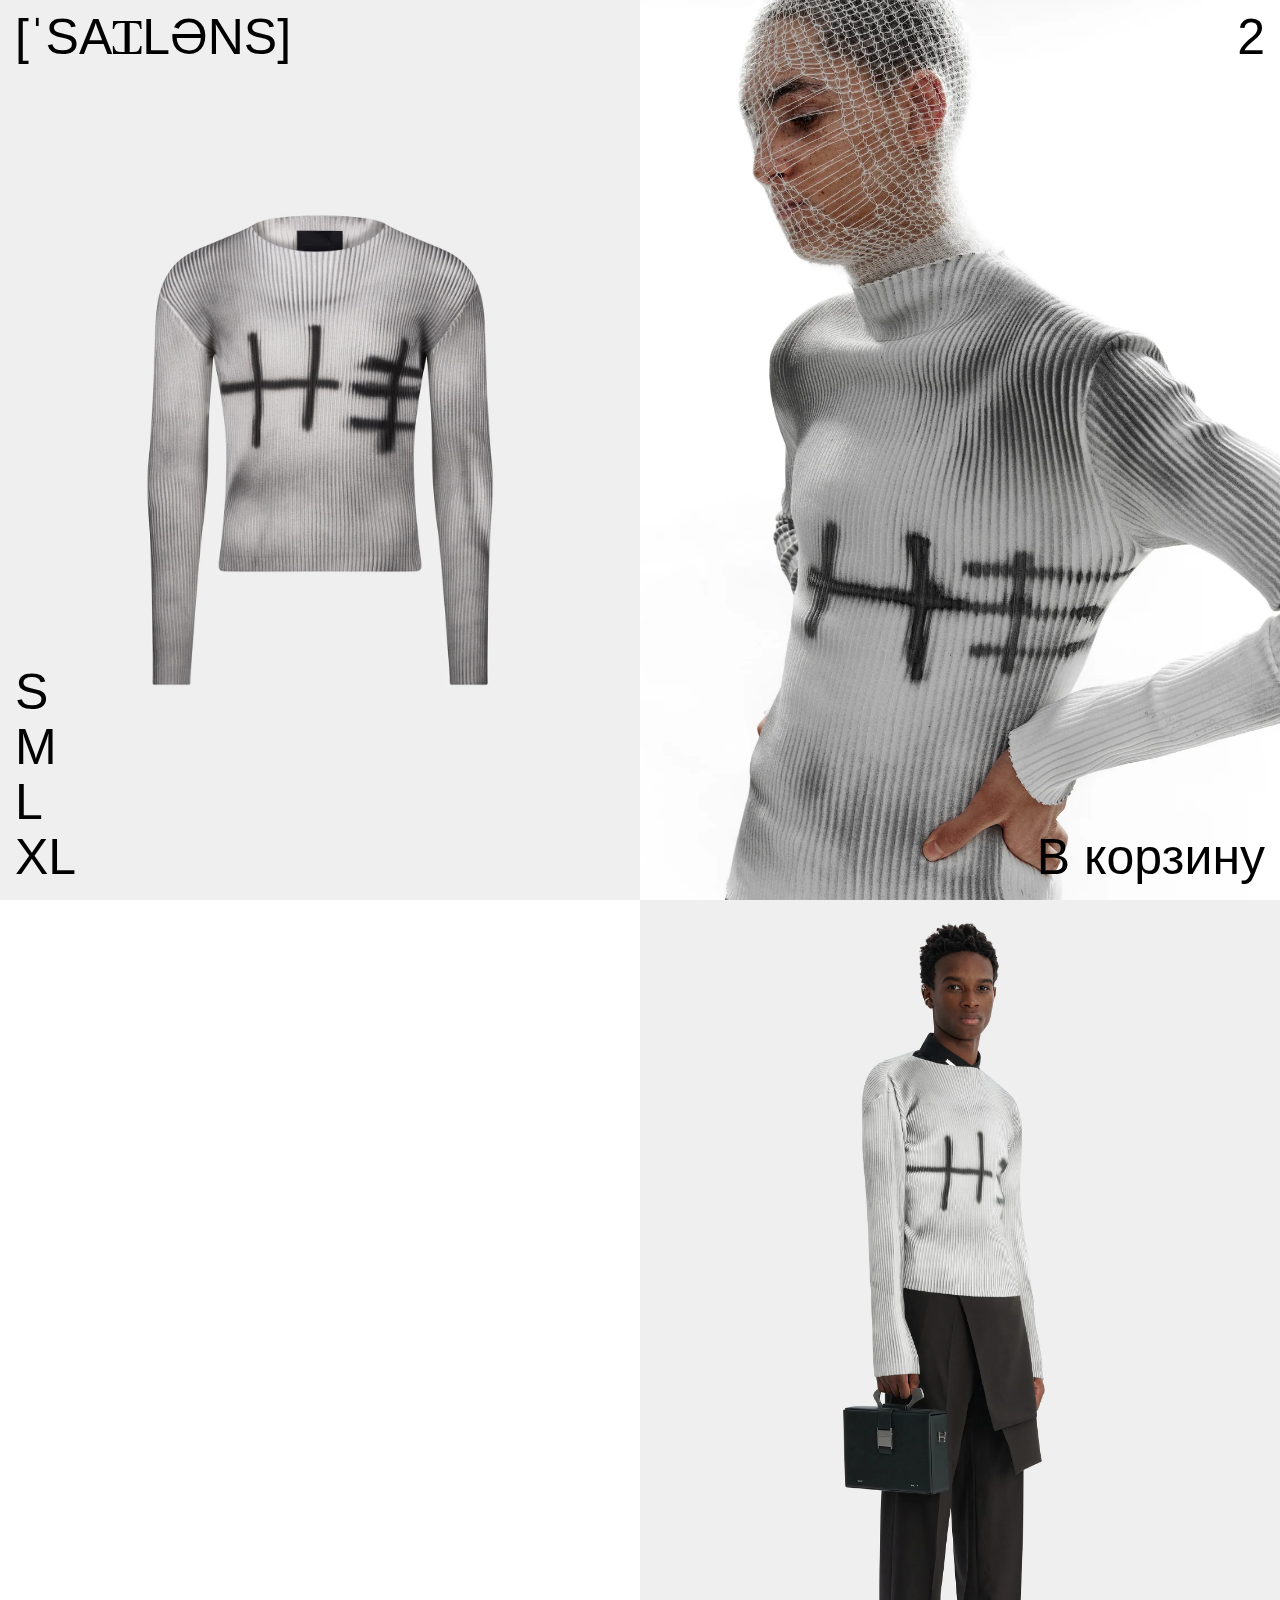
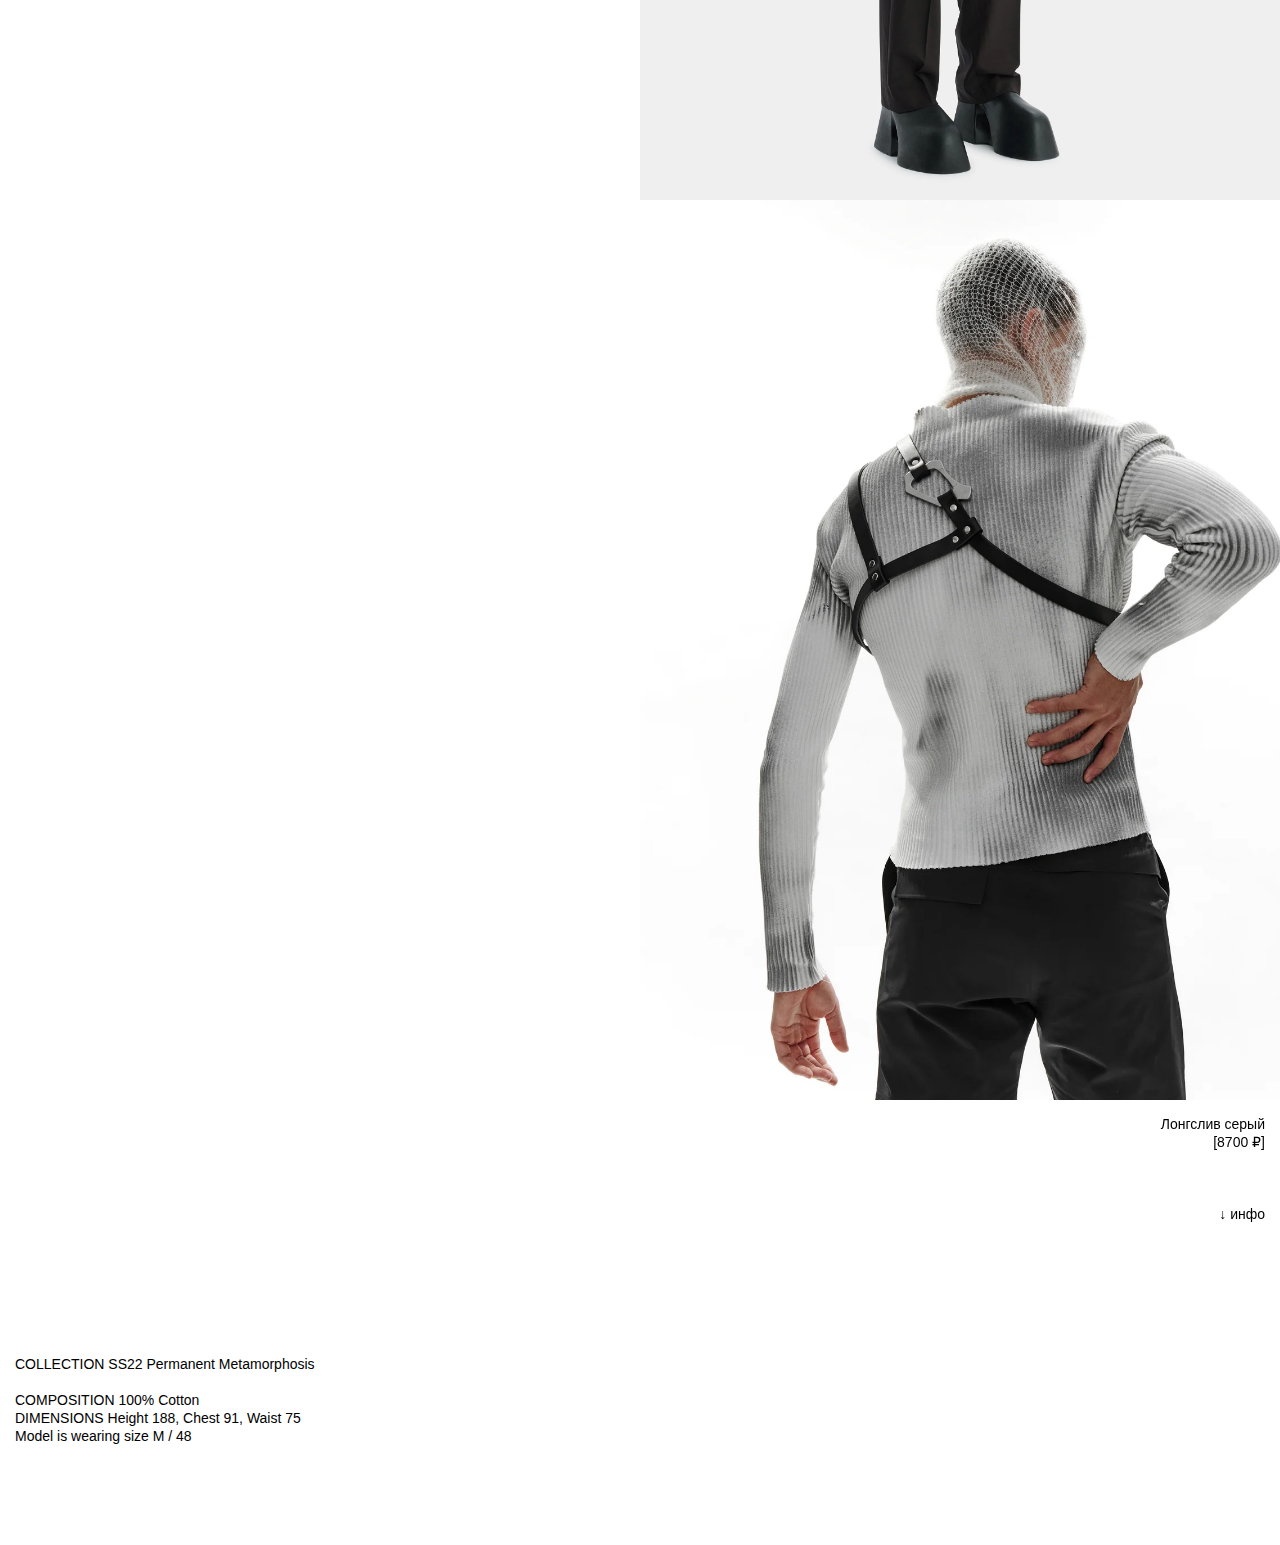
==== index.html @ 07f1eff6 "1" ====
<!DOCTYPE html>
<html lang="en">
  <head>
    <meta charset="UTF-8" />
    <meta name="viewport" content="width=device-width, initial-scale=1.0" />
    <link rel="stylesheet" href="style.css" />
    <title>Document</title>
  </head>
  <body>
    <div>
      <div style="position: relative">
        <div class="grid">
          <div class="absolute top blur">
            <div style="text-transform: uppercase">[ˈsaɪləns]</div>
            <div>2</div>
          </div>
          <img class="sticky" src="1.webp" alt="" />
          <div class="flex">
            <img src="2.webp" alt="" />
            <img src="3.webp" alt="" />
            <img src="4.webp" alt="" />
          </div>
        </div>
        <div class="one-third one-third-absolute">
          Лонгслив серый <br />
          [8700 ₽] <br />
          <br />
          <br />
          <br />
          ↓ инфо
        </div>
      </div>
      <div class="absolute bottom bottom-left blur">
        <span>S</span>
        <span>M</span>
        <span>L</span>
        <span>XL</span>
      </div>
    </div>
    <div class="one-third">
      COLLECTION SS22 Permanent Metamorphosis <br />
      <br />
      COMPOSITION 100% Cotton <br />
      DIMENSIONS Height 188, Chest 91, Waist 75 <br />
      Model is wearing size M / 48
    </div>
    <div class="absolute bottom bottom-right blur">В корзину</div>
    <script src="script.js"></script>
  </body>
</html>
---- style.css ----
:root {
  --margin: 0px;
}

body {
  margin: 0;
  font-size: 60px;
  font-family: Arial, Helvetica, sans-serif;
  font-size: 50px;
  line-height: 55px;
  position: relative;
}

.blur {
  transition: 0.5s;
}

.grid {
  display: grid;
  grid-template-columns: 1fr 1fr;
  gap: var(--margin);
  margin: var(--margin);
}

.flex {
  display: flex;
  flex-direction: column;
}

img {
  height: 100vh;
  width: 100%;
  object-fit: cover;
}

.absolute {
  position: fixed;
  display: flex;
  justify-content: space-between;
  left: 0;
  width: 100%;
  z-index: 100;
  padding: 0 15px;
  box-sizing: border-box;
}

.top {
  top: 10px;
}

.bottom {
  align-items: flex-end;
  bottom: 0px;
  padding: 15px;
  box-sizing: border-box;
  position: sticky;
}

.bottom-right {
  justify-content: end;
}

.bottom-left {
  display: flex;
  flex-direction: column;
  align-items: start;
}

.selected-size {
  color: #767676;
}

.sticky {
  position: sticky;
  top: 0;
}

.one-third {
  margin: 5px 15px 15px;
  font-size: 14px;
  line-height: 18px;
}

.one-third-absolute {
  position: absolute;
  top: 100%;
  margin-top: 15px;
  right: 0;
  text-align: right;
}

@media (max-width: 1024px) {
  body {
    font-size: 30px;
    line-height: 35px;
  }
  .grid {
    grid-template-columns: 1fr;
  }
  .sticky {
    position: relative;
  }
}
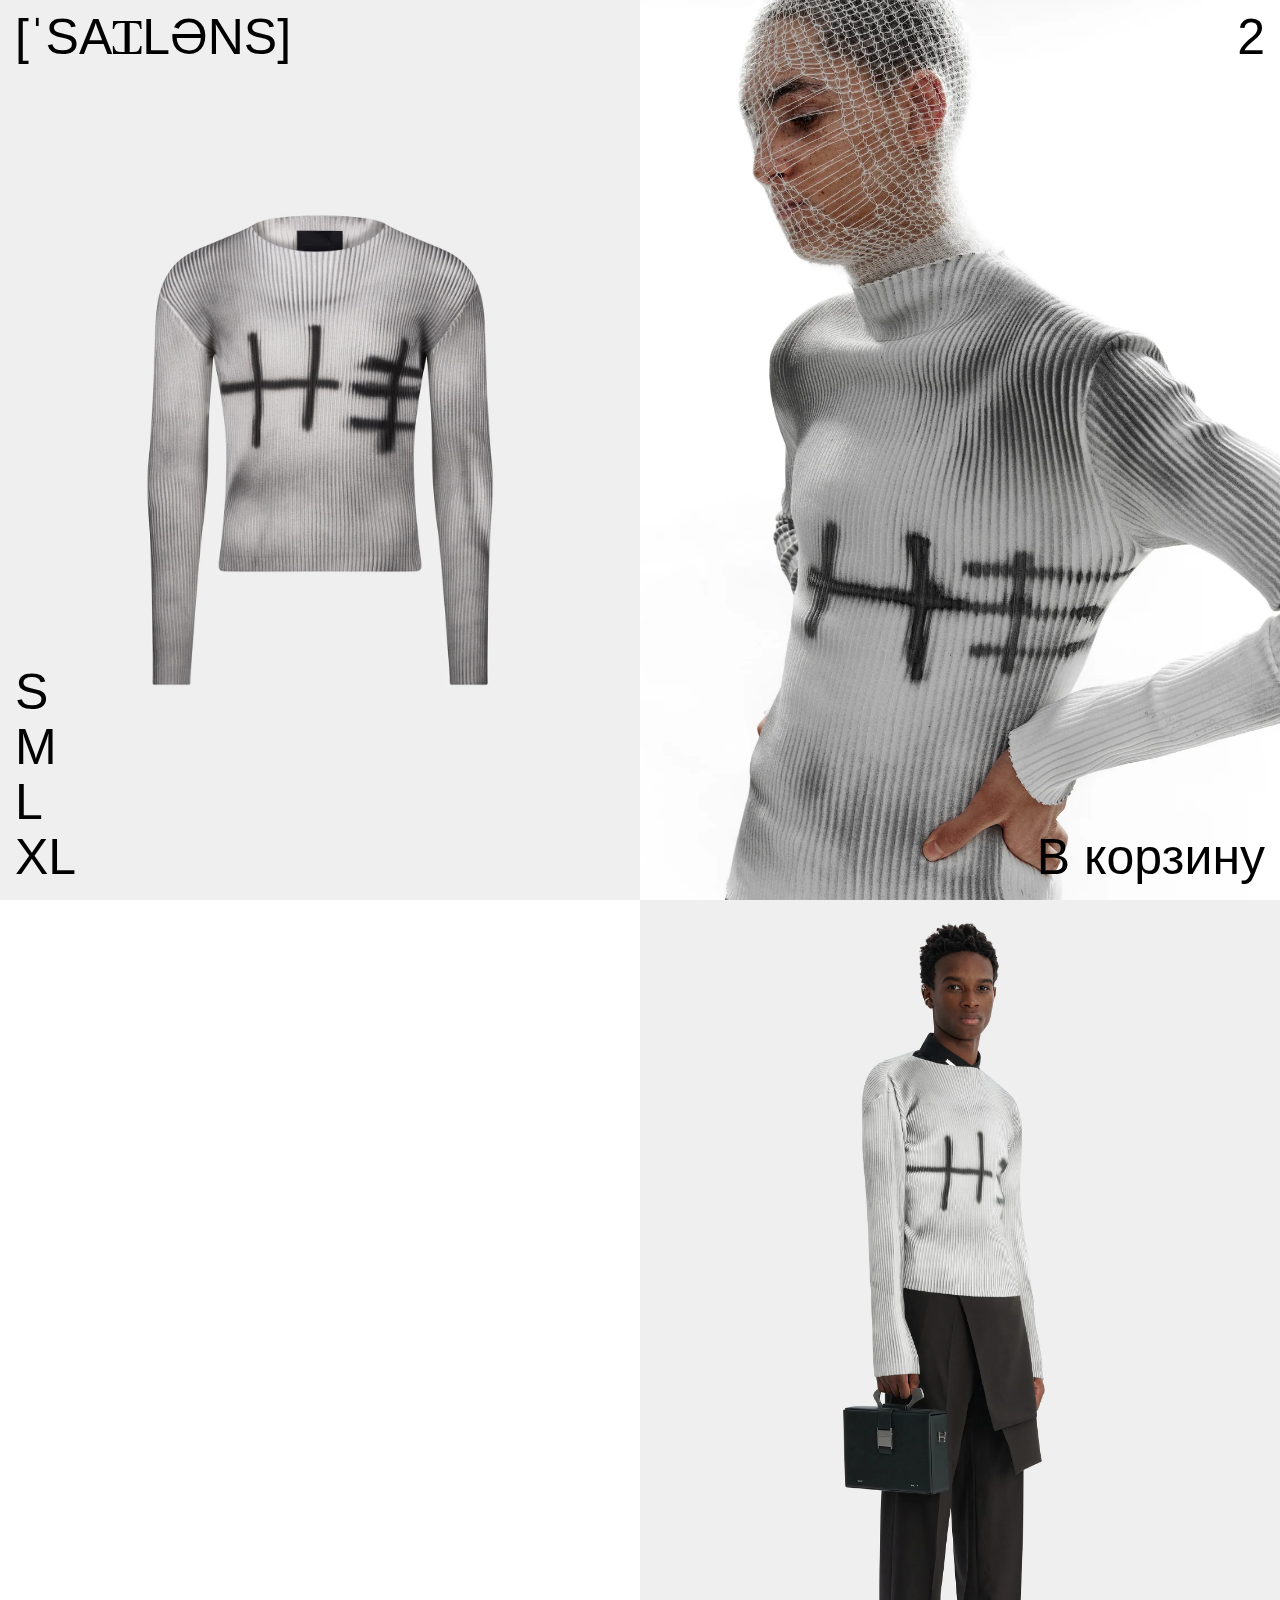
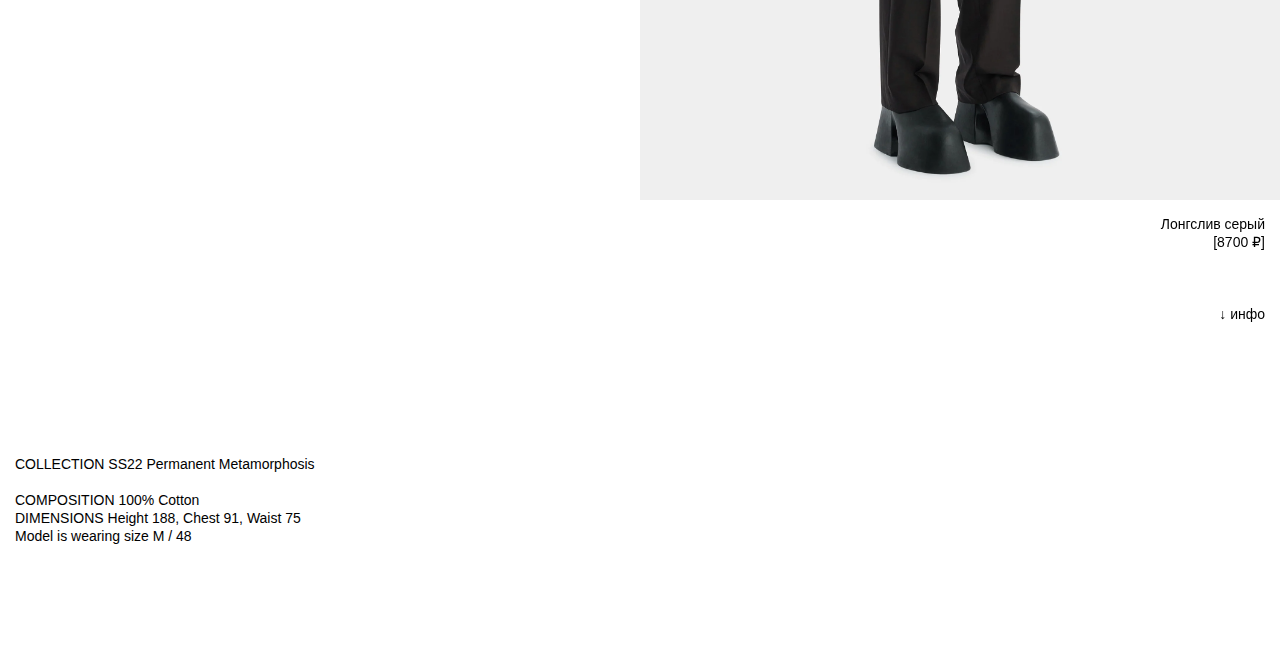
==== commit 4d27638f: "2" ====
--- a/index.html
+++ b/index.html
@@ -18,7 +18,7 @@
           <div class="flex">
             <img src="2.webp" alt="" />
             <img src="3.webp" alt="" />
-            <img src="4.webp" alt="" />
+            <!-- <img src="4.webp" alt="" /> -->
           </div>
         </div>
         <div class="one-third one-third-absolute">
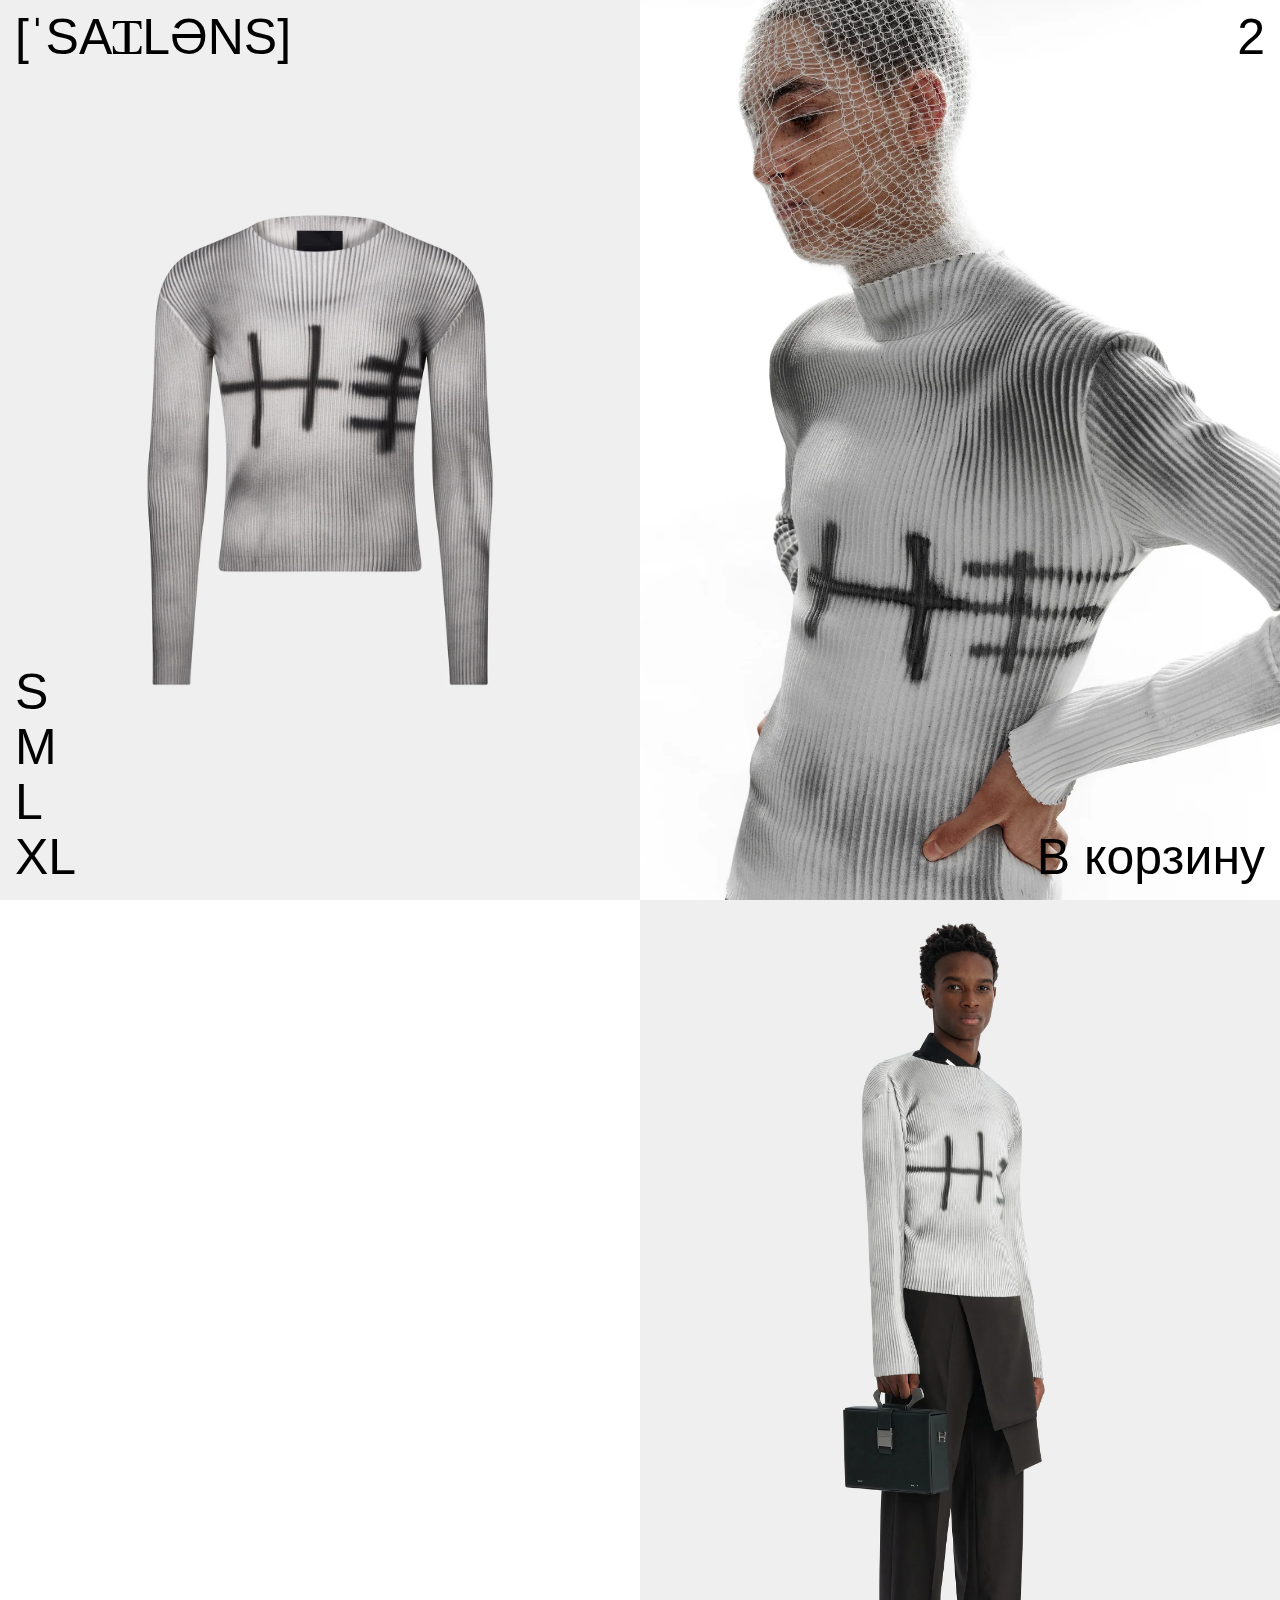
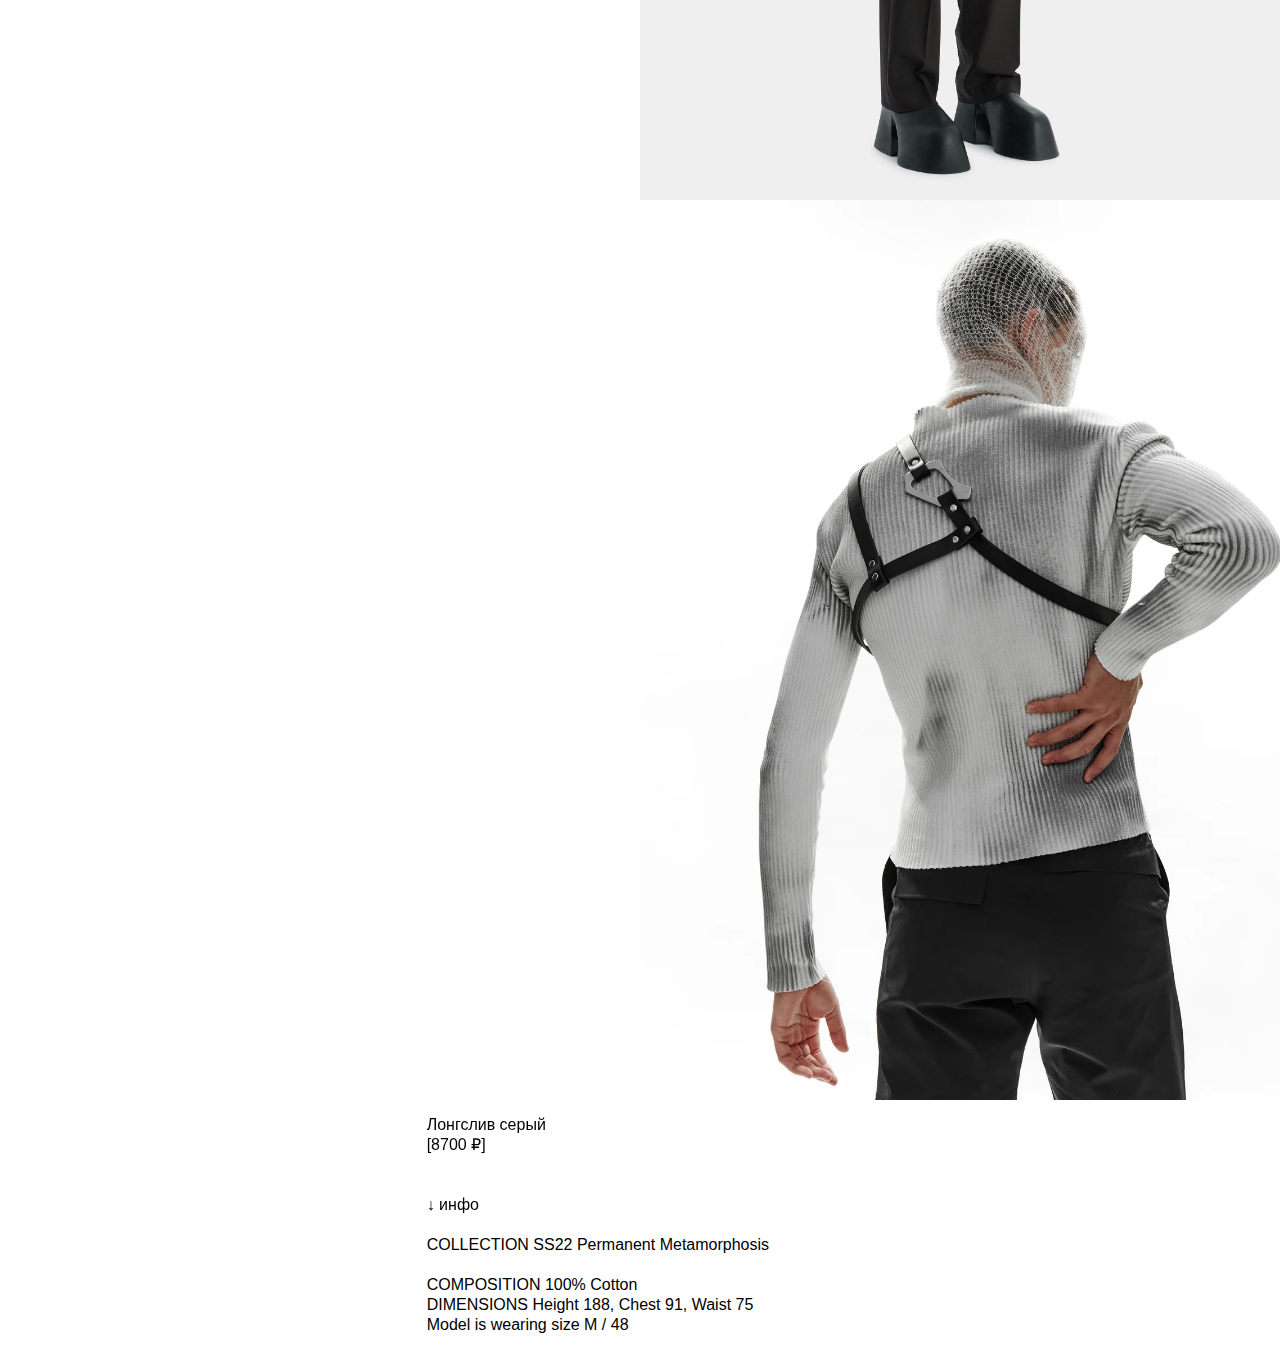
==== commit 70af4095: "3" ====
--- a/index.html
+++ b/index.html
@@ -18,13 +18,12 @@
           <div class="flex">
             <img src="2.webp" alt="" />
             <img src="3.webp" alt="" />
-            <!-- <img src="4.webp" alt="" /> -->
+            <img src="4.webp" alt="" />
           </div>
         </div>
         <div class="one-third one-third-absolute">
           Лонгслив серый <br />
           [8700 ₽] <br />
-          <br />
           <br />
           <br />
           ↓ инфо
--- a/style.css
+++ b/style.css
@@ -53,7 +53,7 @@
   bottom: 0px;
   padding: 15px;
   box-sizing: border-box;
-  position: sticky;
+  position: fixed;
 }
 
 .bottom-right {
@@ -76,17 +76,17 @@
 }
 
 .one-third {
-  margin: 5px 15px 15px;
-  font-size: 14px;
-  line-height: 18px;
+  margin: 15px auto 20px;
+  font-size: 16px;
+  line-height: 20px;
+  width: 33.333%;
 }
 
 .one-third-absolute {
-  position: absolute;
   top: 100%;
-  margin-top: 15px;
   right: 0;
-  text-align: right;
+  text-align: left;
+  position: relative;
 }
 
 @media (max-width: 1024px) {
@@ -100,4 +100,20 @@
   .sticky {
     position: relative;
   }
+  .one-third-absolute {
+    position: absolute;
+    text-align: right;
+  }
+  .bottom {
+    position: sticky;
+  }
+  .one-third {
+    width: auto;
+    margin: 5px 15px 15px;
+    font-size: 12px;
+    line-height: 15px;
+  }
+  .one-third-absolute {
+    margin-top: 15px;
+  }
 }
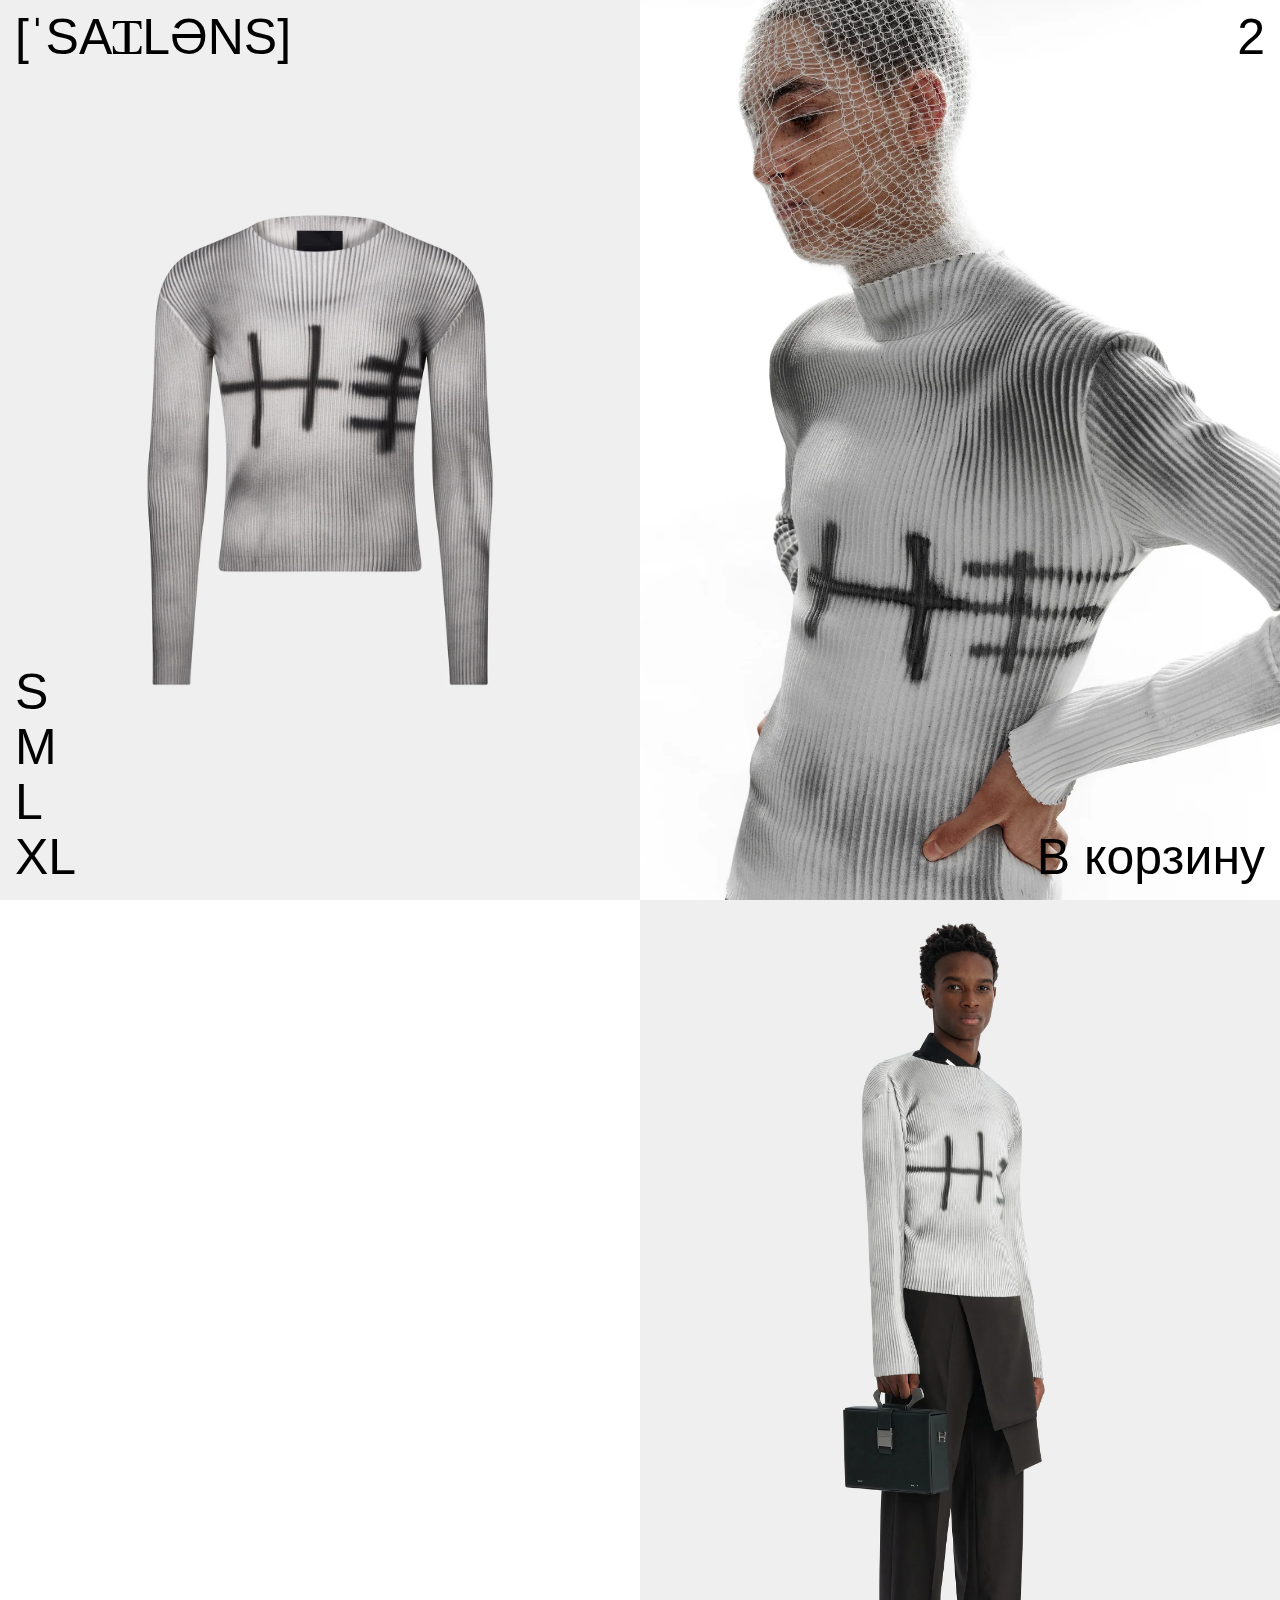
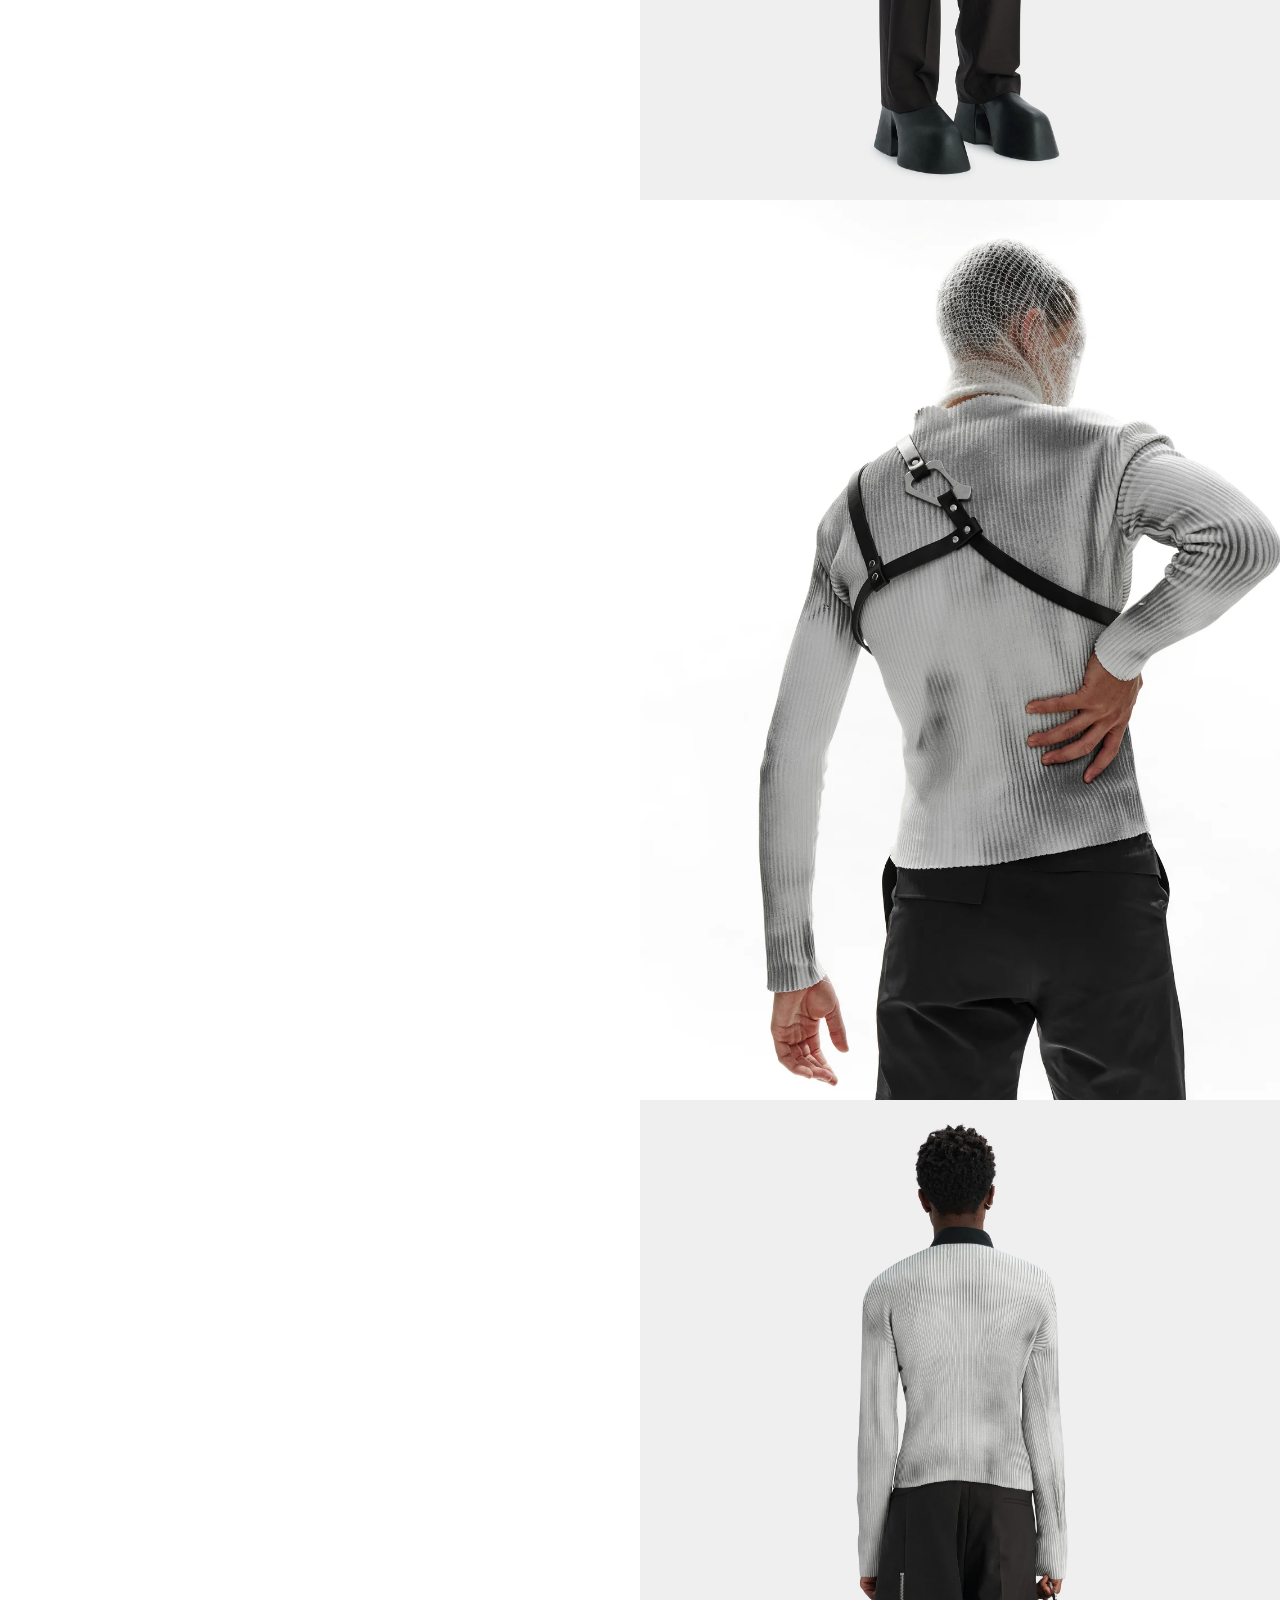
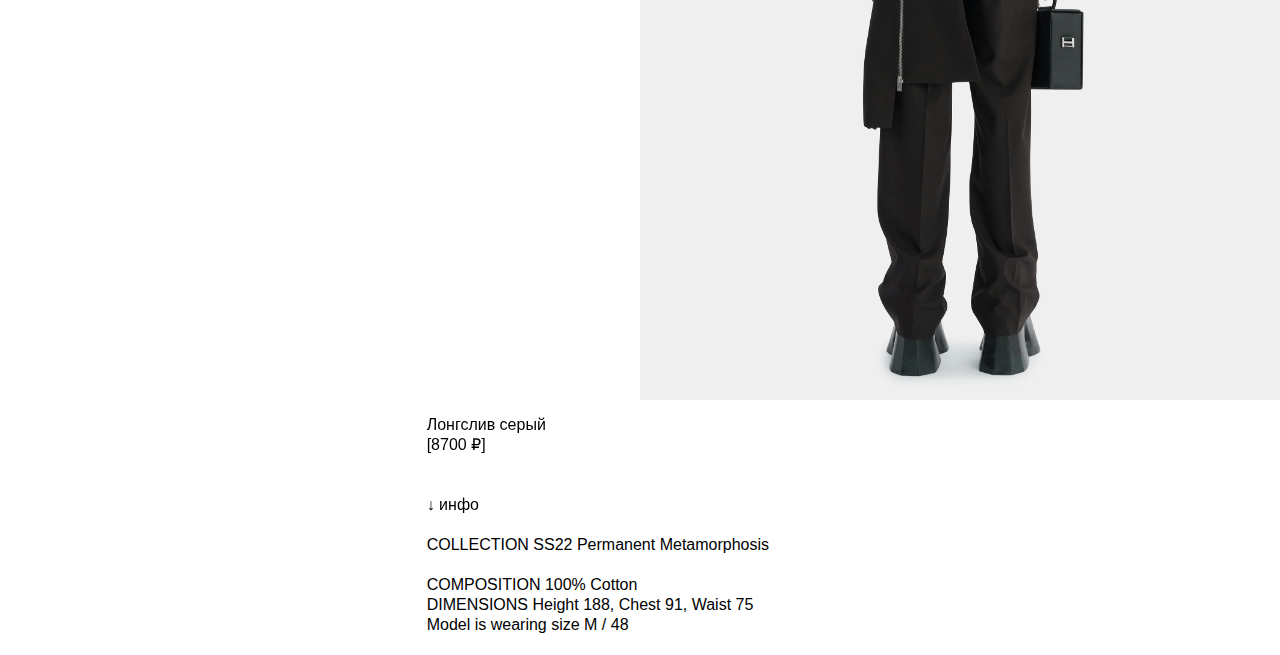
==== commit 39e21c74: "6" ====
--- a/index.html
+++ b/index.html
@@ -19,6 +19,7 @@
             <img src="2.webp" alt="" />
             <img src="3.webp" alt="" />
             <img src="4.webp" alt="" />
+            <img src="5.webp" alt="" />
           </div>
         </div>
         <div class="one-third one-third-absolute">
--- a/style.css
+++ b/style.css
@@ -12,7 +12,7 @@
 }
 
 .blur {
-  transition: 0.5s;
+  transition: 0.4s;
 }
 
 .grid {
@@ -42,6 +42,10 @@
   z-index: 100;
   padding: 0 15px;
   box-sizing: border-box;
+}
+
+.text-shadow {
+  text-shadow: 0px 0px 35px #fff;
 }
 
 .top {
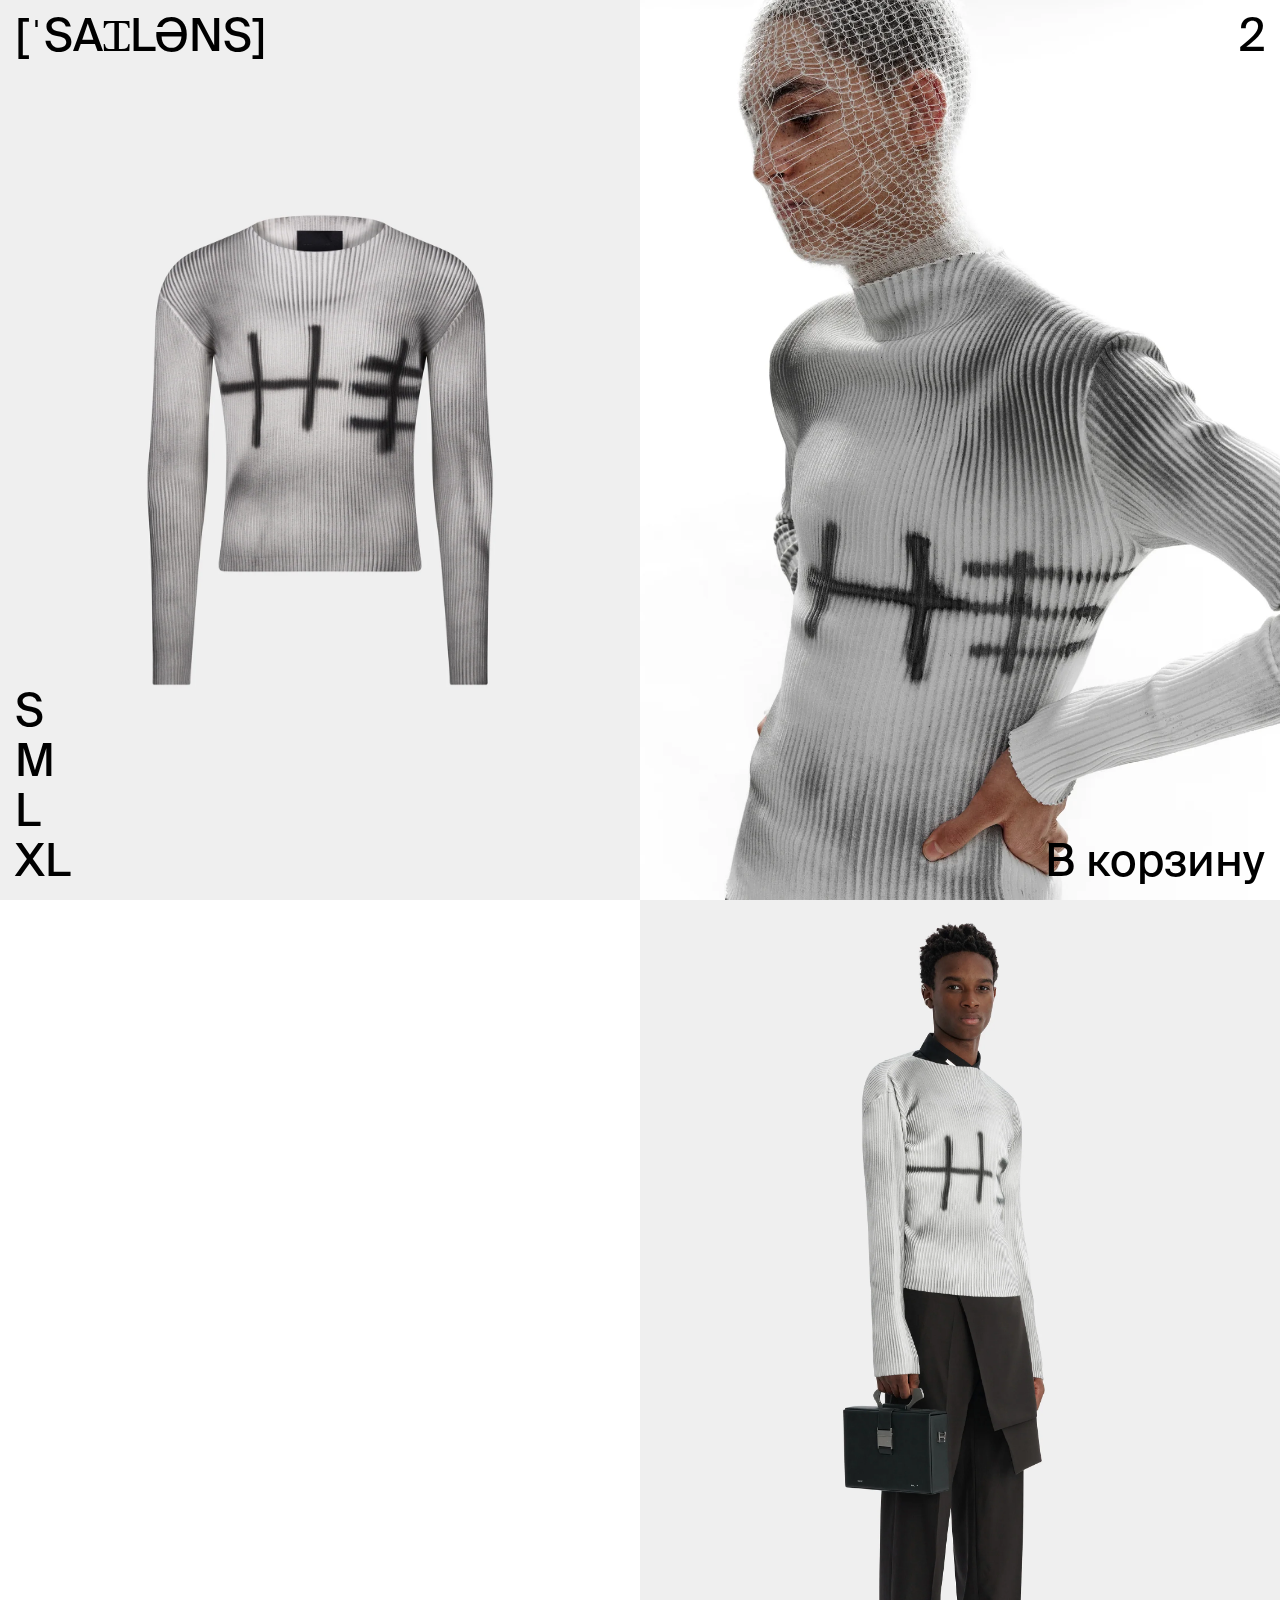
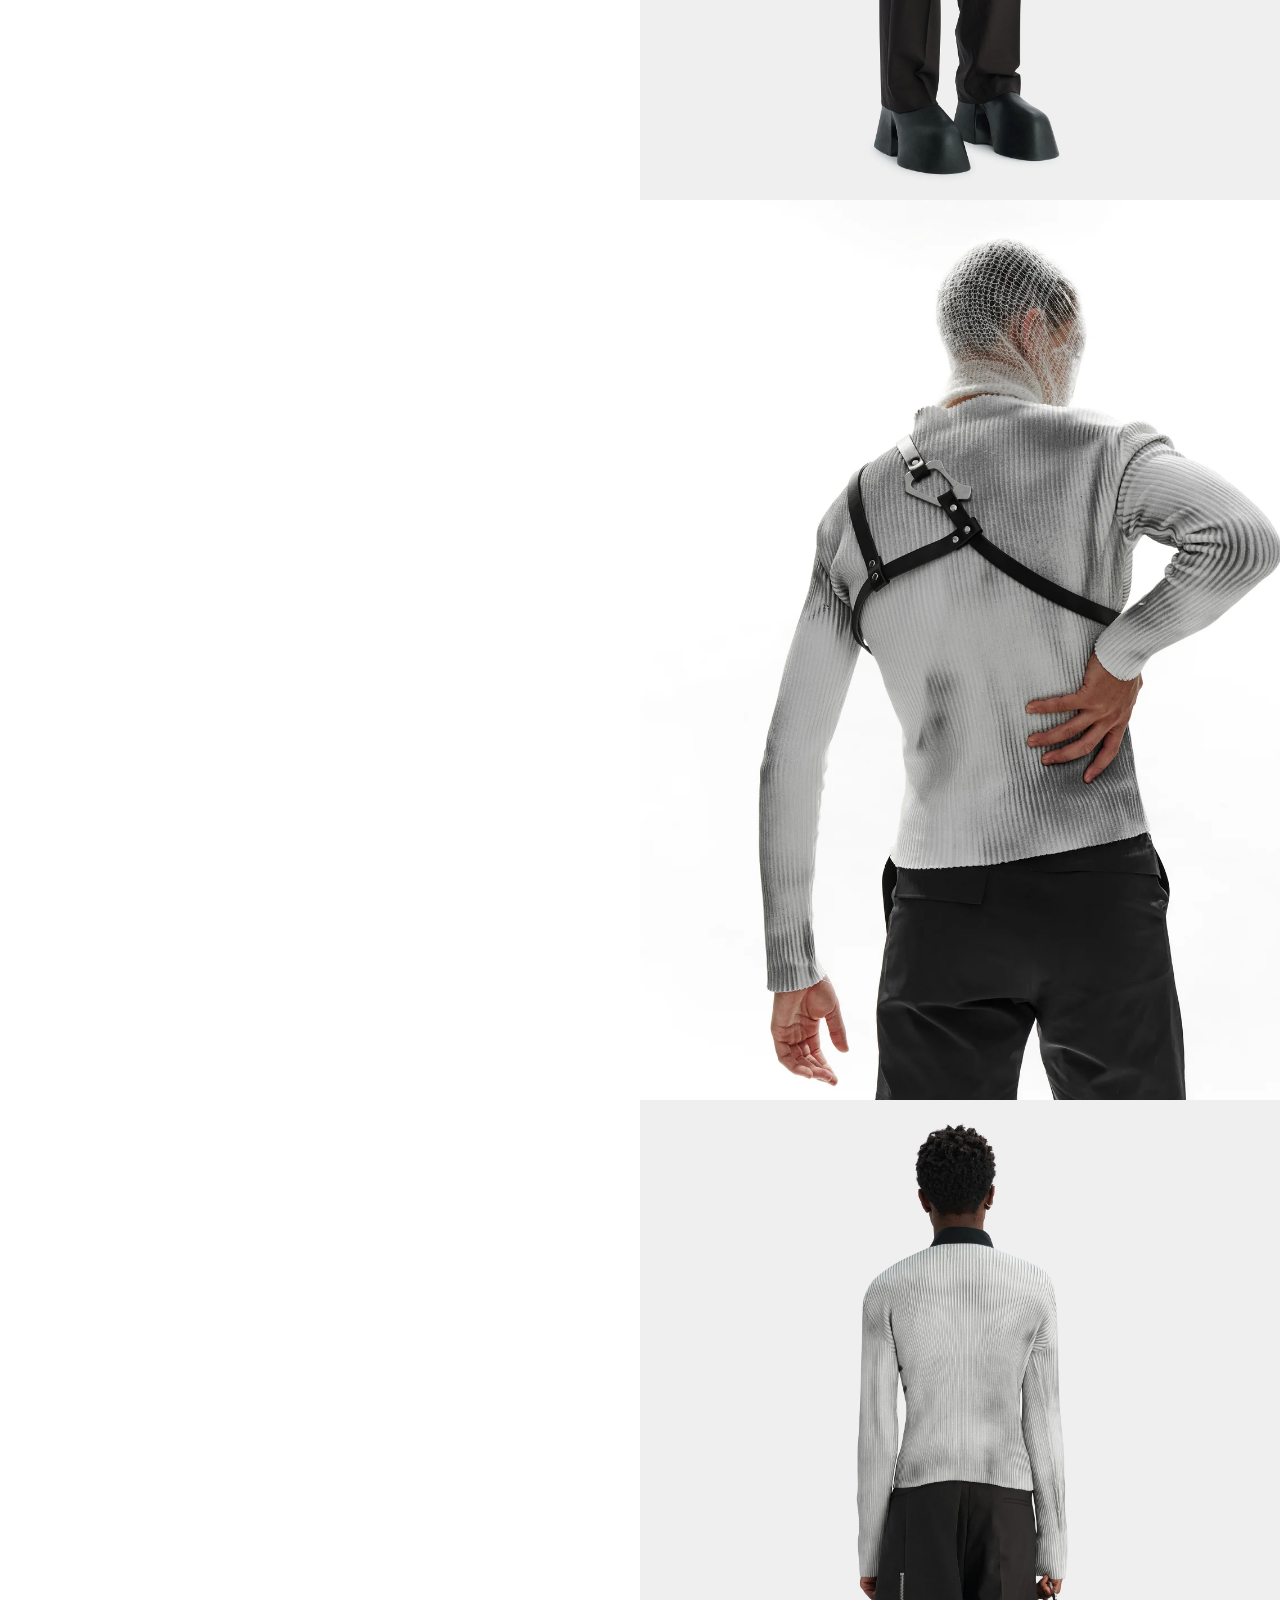
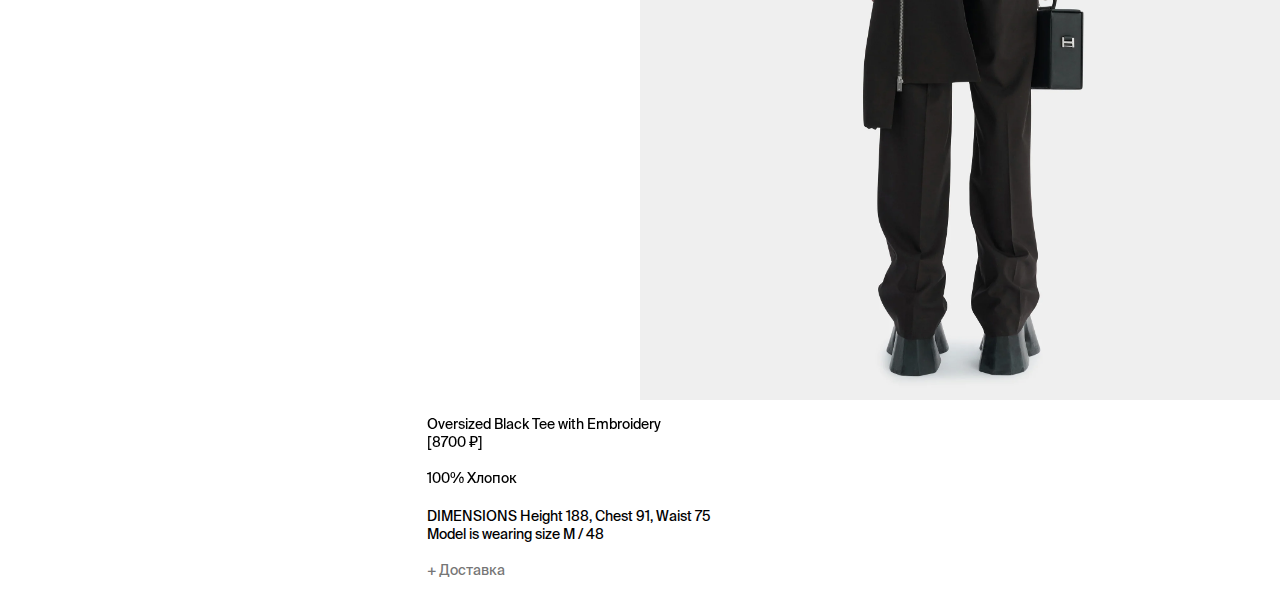
==== commit a7bc77f3: "1" ====
--- a/index.html
+++ b/index.html
@@ -23,11 +23,10 @@
           </div>
         </div>
         <div class="one-third one-third-absolute">
-          Лонгслив серый <br />
+          Oversized Black Tee with Embroidery <br />
           [8700 ₽] <br />
           <br />
-          <br />
-          ↓ инфо
+          100% Хлопок
         </div>
       </div>
       <div class="absolute bottom bottom-left blur">
@@ -38,11 +37,10 @@
       </div>
     </div>
     <div class="one-third">
-      COLLECTION SS22 Permanent Metamorphosis <br />
+      DIMENSIONS Height 188, Chest 91, Waist 75 <br />
+      Model is wearing size M / 48 <br />
       <br />
-      COMPOSITION 100% Cotton <br />
-      DIMENSIONS Height 188, Chest 91, Waist 75 <br />
-      Model is wearing size M / 48
+      <span style="color: #767676">+ Доставка</span>
     </div>
     <div class="absolute bottom bottom-right blur">В корзину</div>
     <script src="script.js"></script>
--- a/style.css
+++ b/style.css
@@ -1,13 +1,24 @@
+@font-face {
+  font-family: "Silence";
+  src: url(SuisseIntl-Book.otf) format("opentype");
+}
+
 :root {
   --margin: 0px;
+}
+
+html {
+  -webkit-font-smoothing: antialiased;
+  -moz-osx-font-smoothing: grayscale;
+  text-rendering: optimizeLegibility;
 }
 
 body {
   margin: 0;
   font-size: 60px;
-  font-family: Arial, Helvetica, sans-serif;
-  font-size: 50px;
-  line-height: 55px;
+  font-family: "Silence";
+  font-size: 45px;
+  line-height: 50px;
   position: relative;
 }
 
@@ -81,8 +92,9 @@
 
 .one-third {
   margin: 15px auto 20px;
-  font-size: 16px;
-  line-height: 20px;
+  font-size: 14px;
+  line-height: 18px;
+  letter-spacing: 2%;
   width: 33.333%;
 }
 
@@ -95,8 +107,8 @@
 
 @media (max-width: 1024px) {
   body {
-    font-size: 30px;
-    line-height: 35px;
+    font-size: 17px;
+    line-height: 23px;
   }
   .grid {
     grid-template-columns: 1fr;
@@ -114,10 +126,14 @@
   .one-third {
     width: auto;
     margin: 5px 15px 15px;
-    font-size: 12px;
-    line-height: 15px;
+    font-size: 10px;
+    line-height: 13px;
   }
   .one-third-absolute {
     margin-top: 15px;
   }
+  .bottom-right {
+    height: 0;
+    padding-top: 0;
+  }
 }
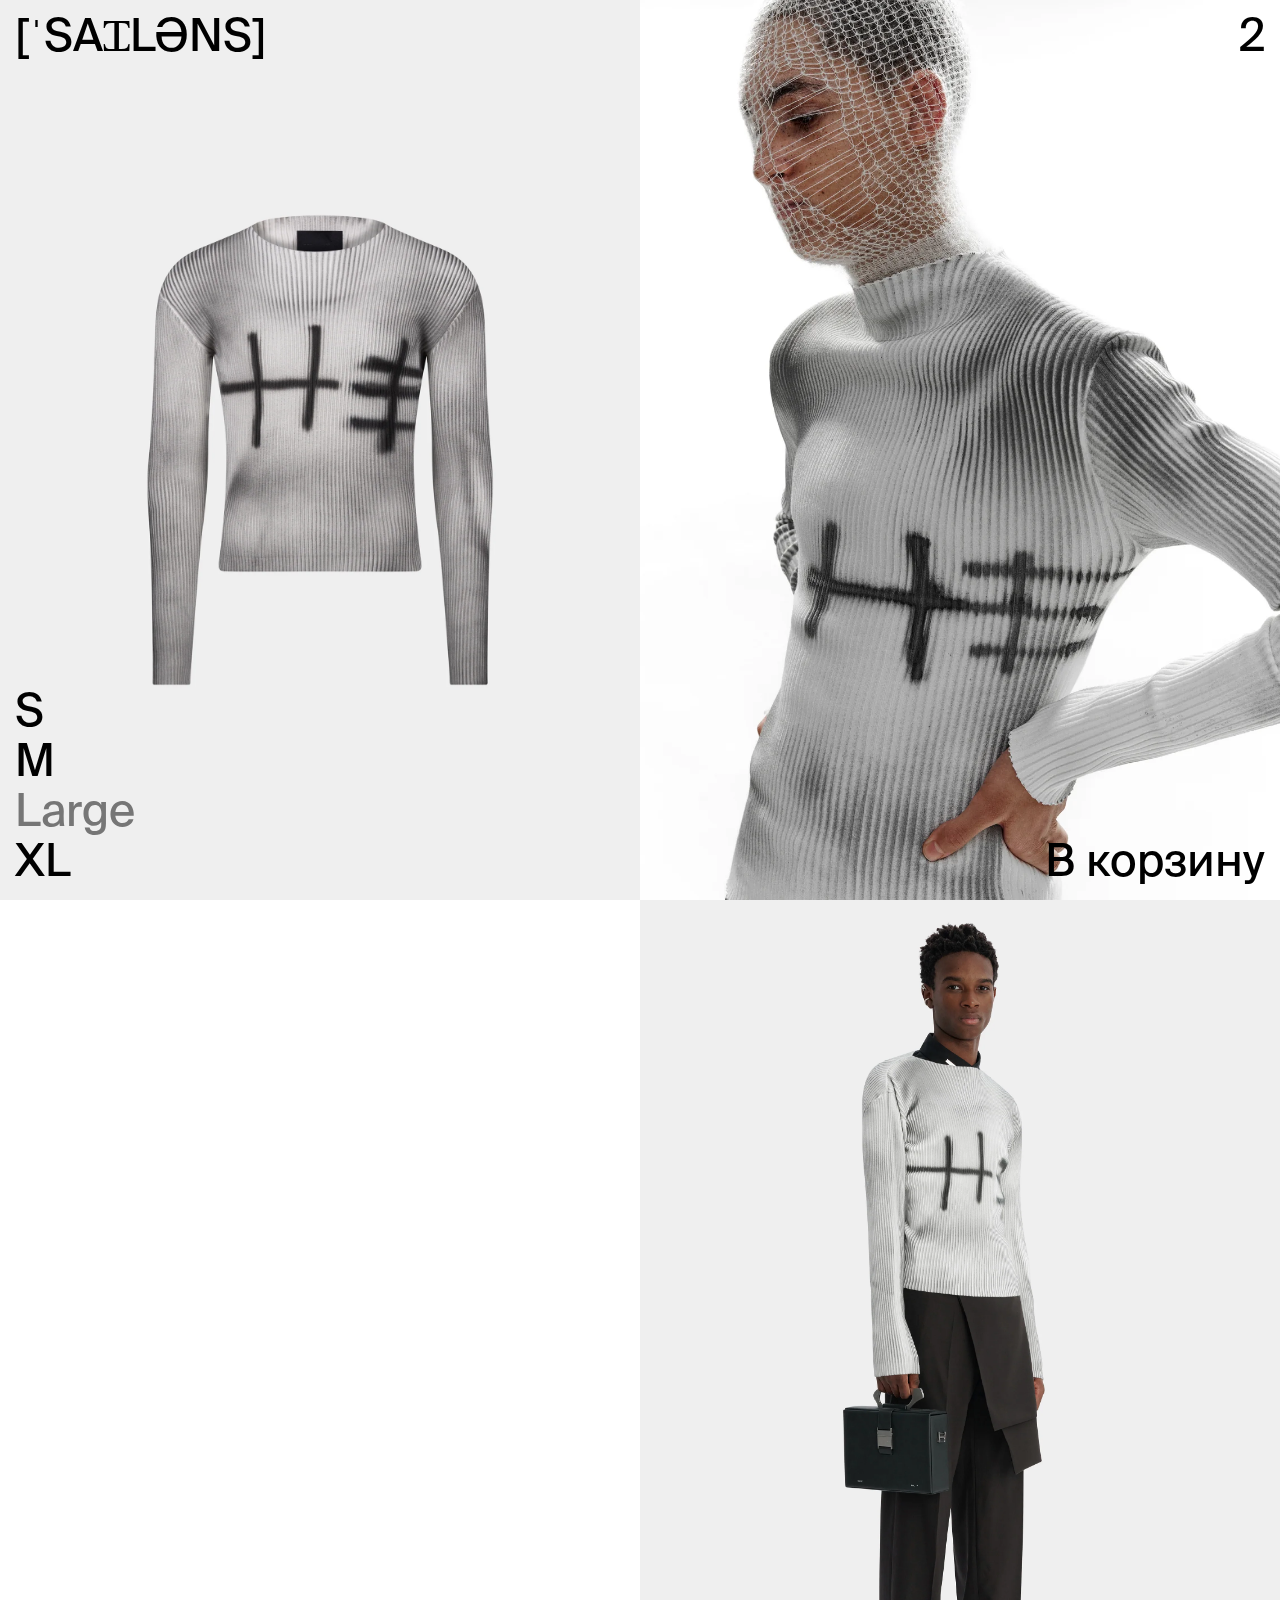
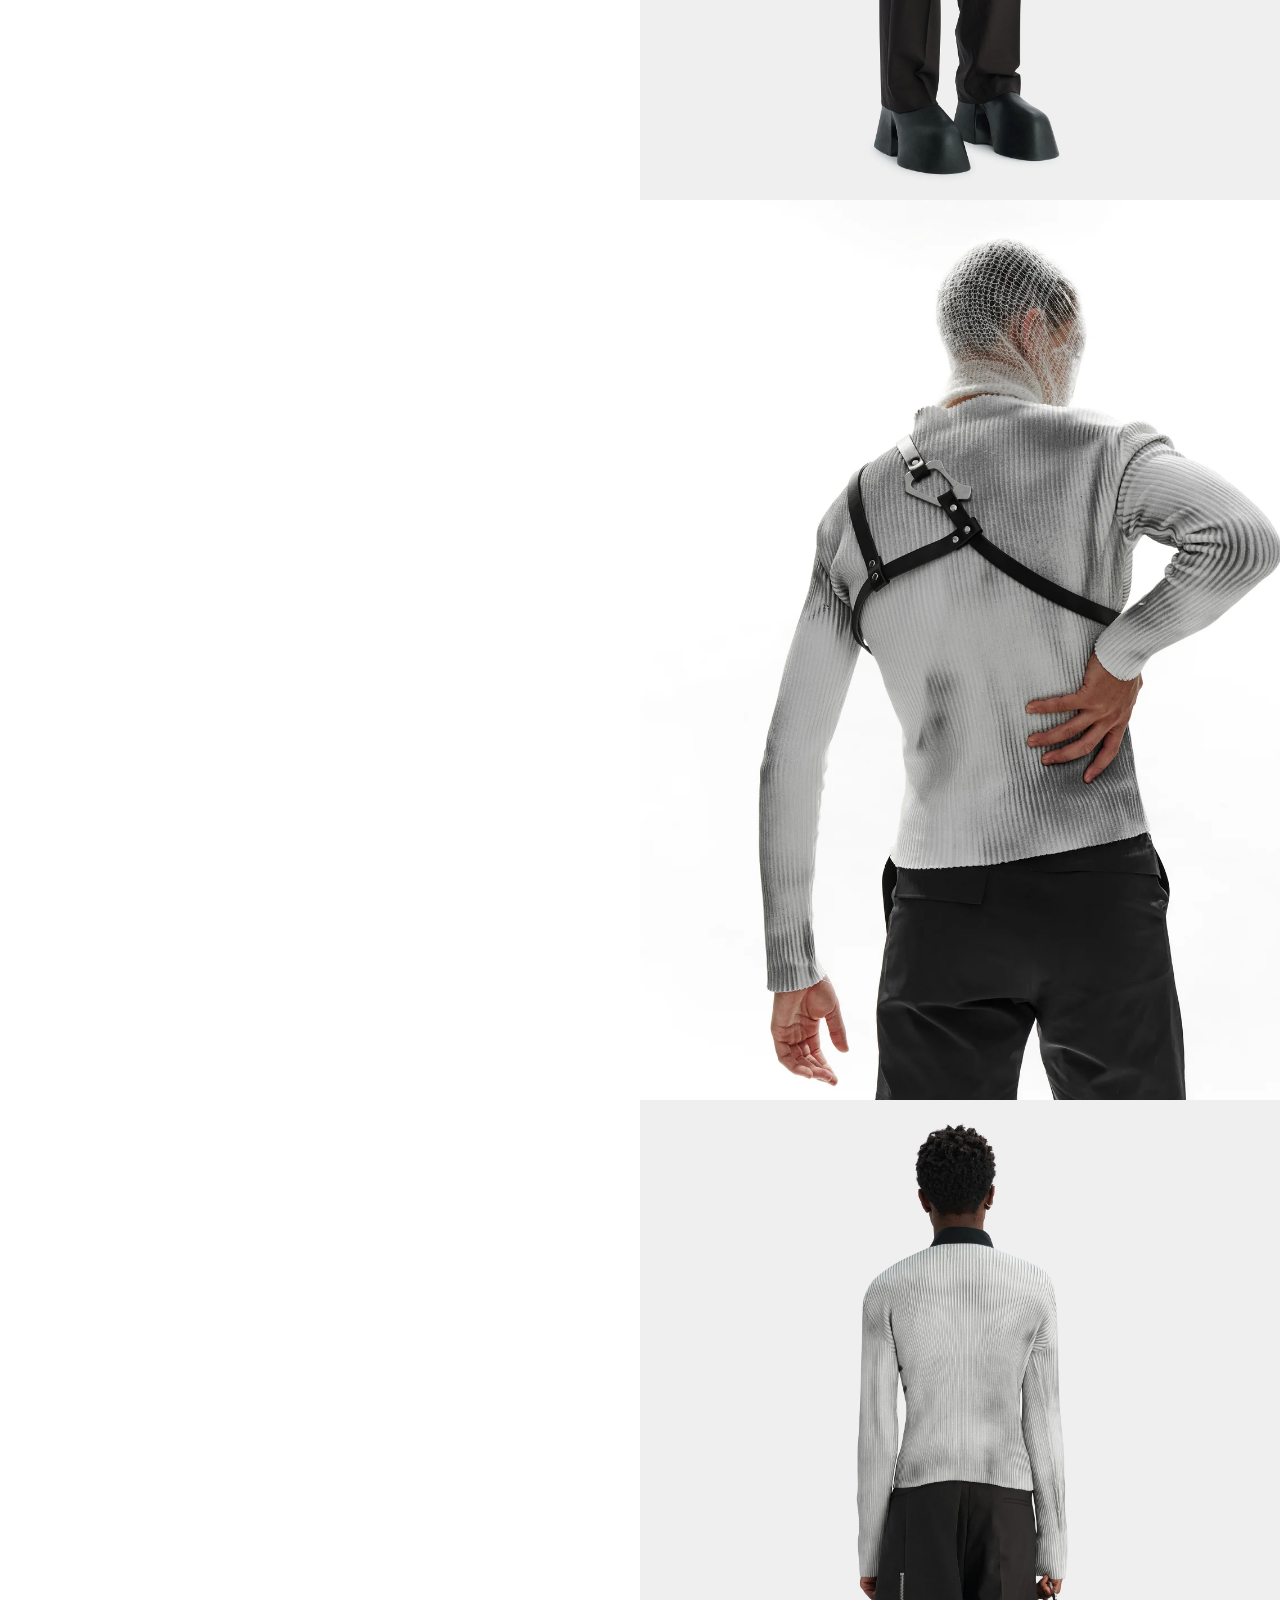
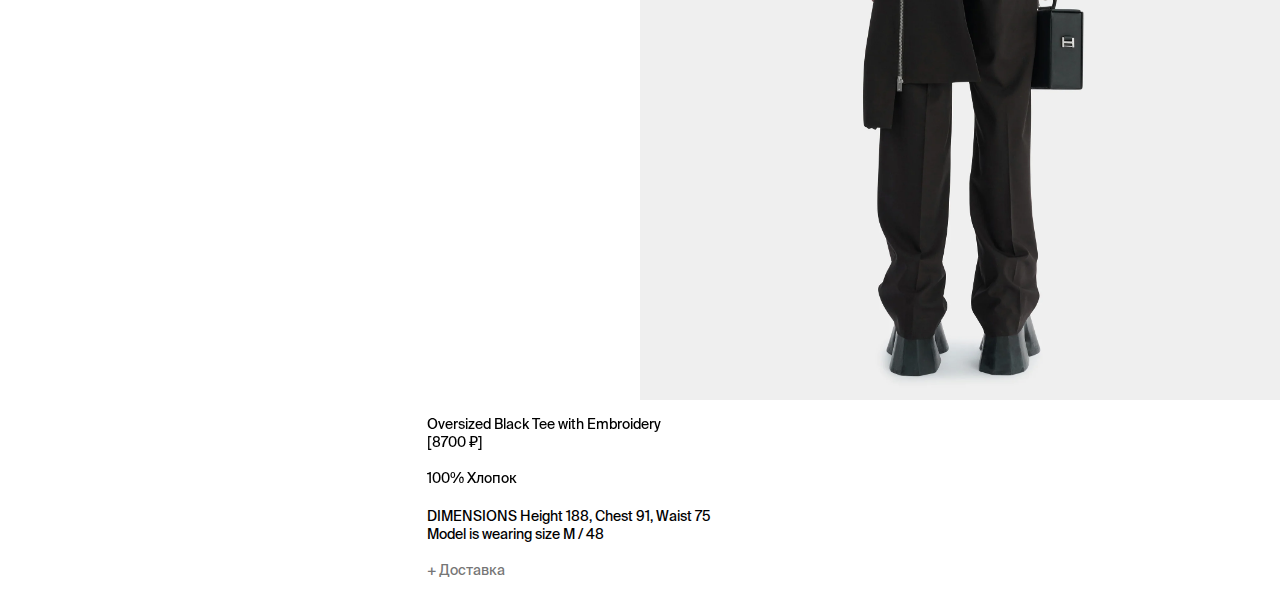
==== commit f05f3af2: "1" ====
--- a/index.html
+++ b/index.html
@@ -32,7 +32,7 @@
       <div class="absolute bottom bottom-left blur">
         <span>S</span>
         <span>M</span>
-        <span>L</span>
+        <span style="color: #767676">Large</span>
         <span>XL</span>
       </div>
     </div>
--- a/style.css
+++ b/style.css
@@ -39,7 +39,7 @@
 }
 
 img {
-  height: 100vh;
+  height: 100svh;
   width: 100%;
   object-fit: cover;
 }
@@ -125,7 +125,7 @@
   }
   .one-third {
     width: auto;
-    margin: 5px 15px 15px;
+    margin: 5px 15px 5px;
     font-size: 10px;
     line-height: 13px;
   }
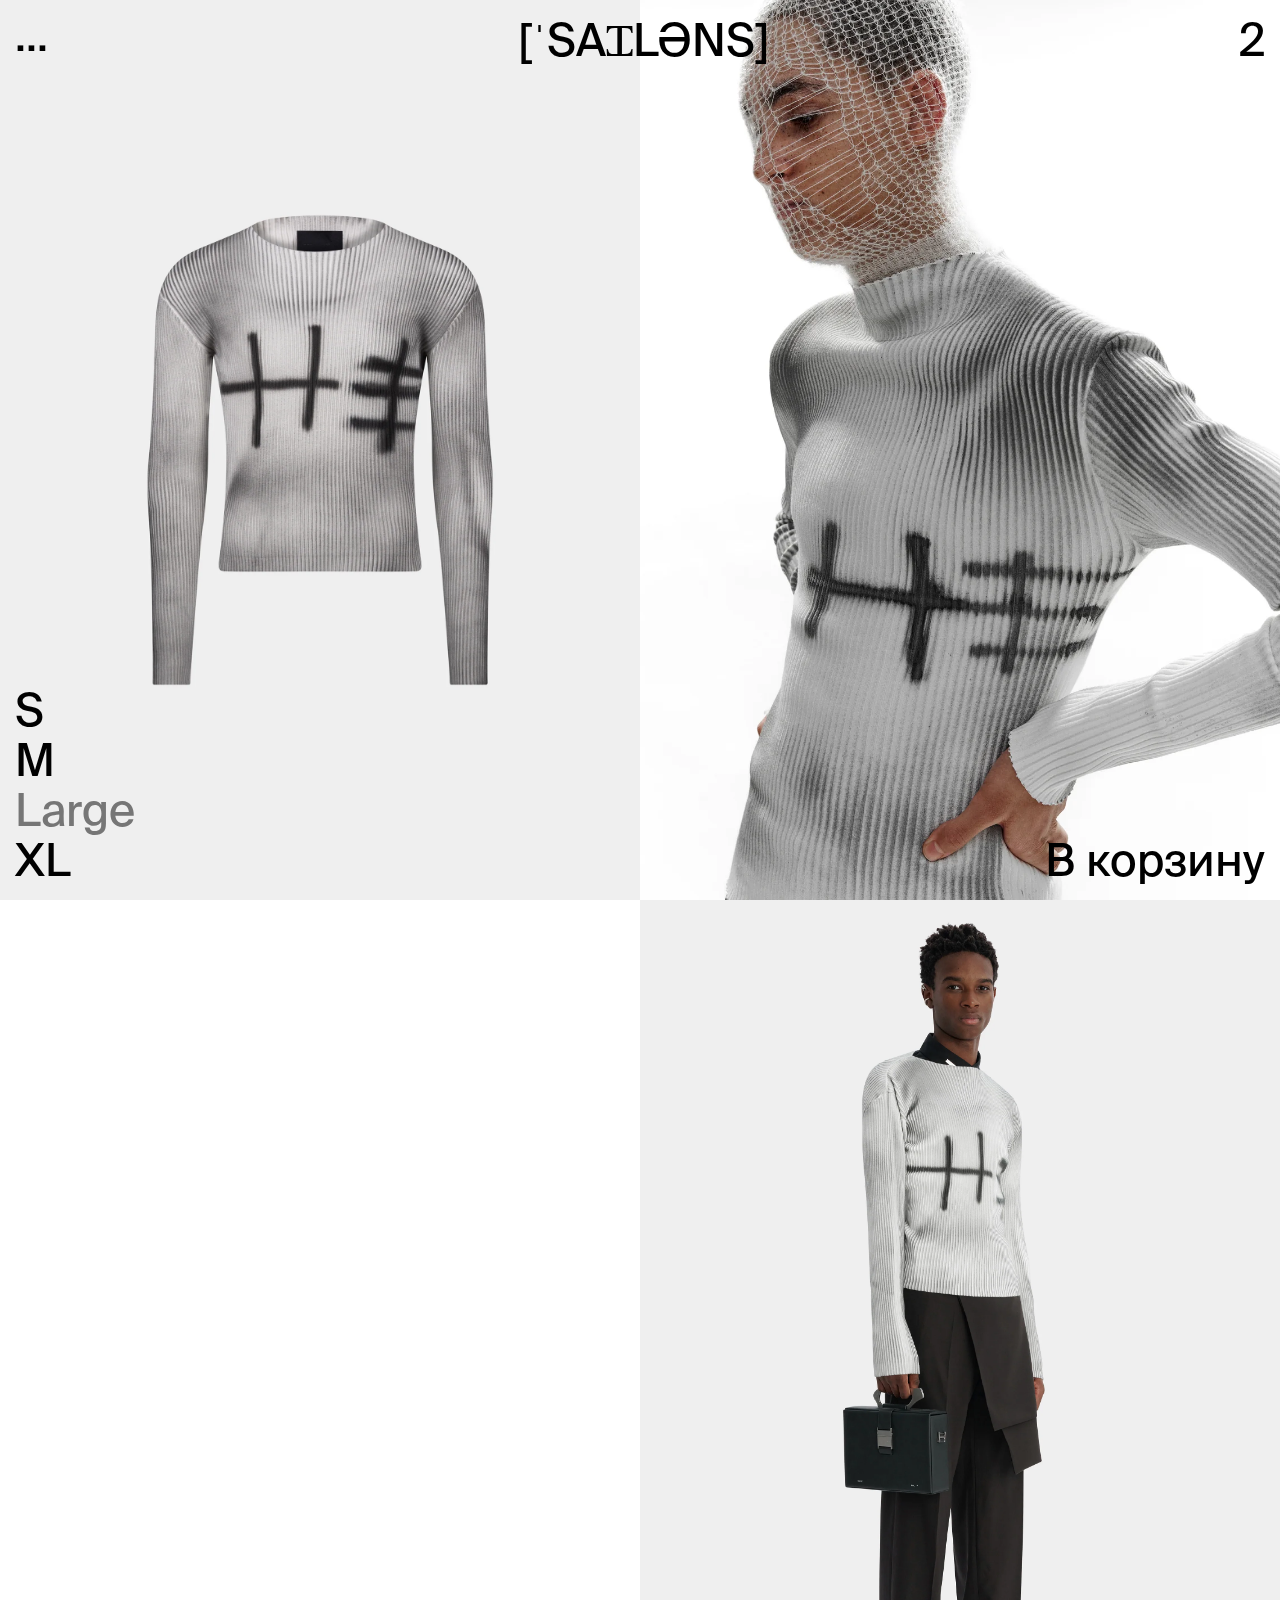
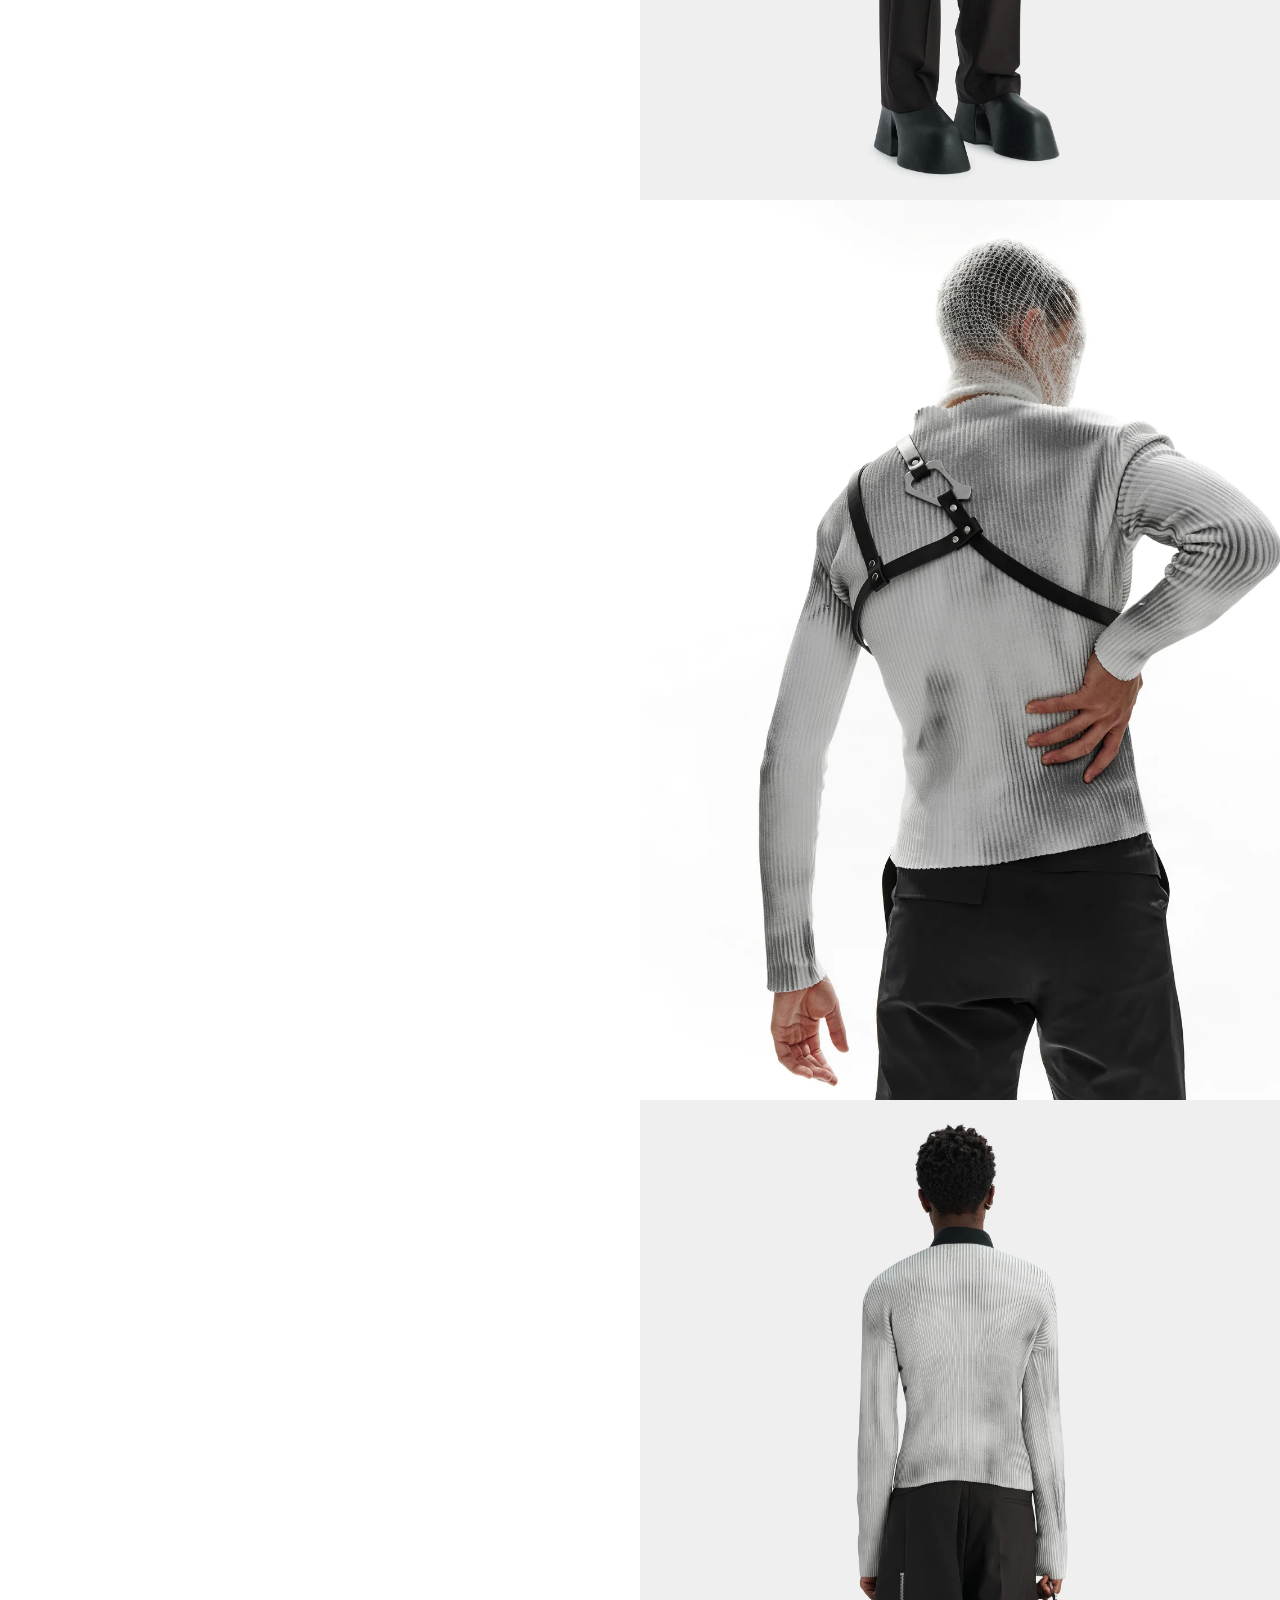
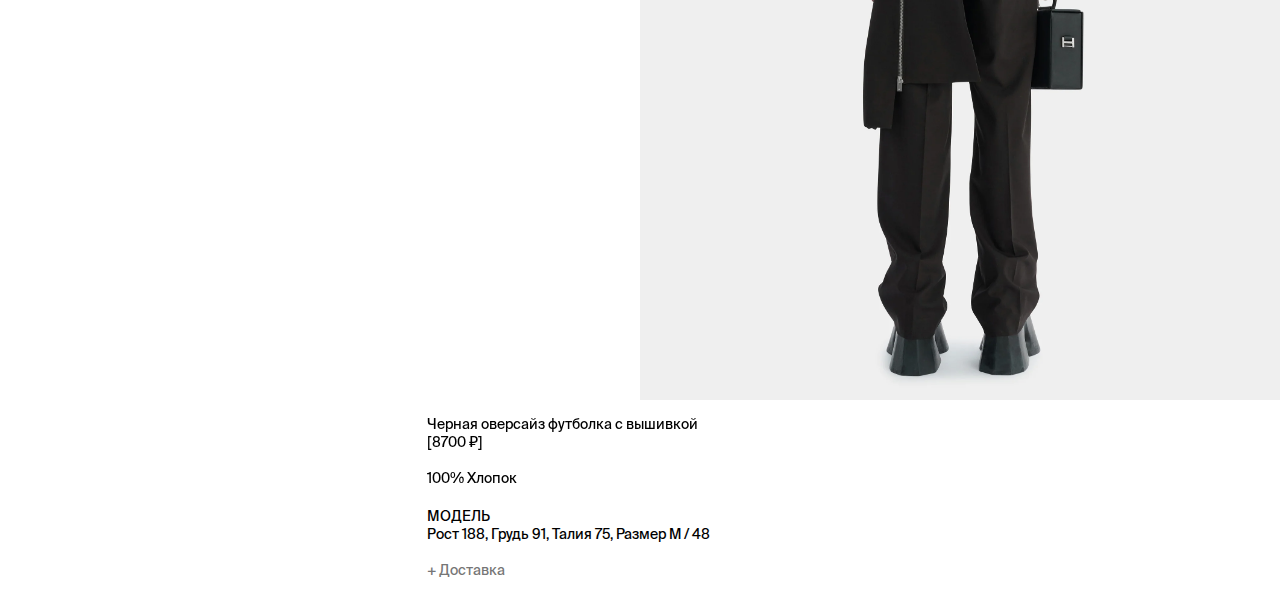
==== commit f3ec5b86: "2 new designs" ====
--- a/index.html
+++ b/index.html
@@ -11,7 +11,10 @@
       <div style="position: relative">
         <div class="grid">
           <div class="absolute top blur">
-            <div style="text-transform: uppercase">[ˈsaɪləns]</div>
+            <div style="margin-top: -5px">...</div>
+            <div style="text-transform: uppercase">
+              <a href="index_1.html">[ˈSAꞮLƏNS]</a>
+            </div>
             <div>2</div>
           </div>
           <img class="sticky" src="1.webp" alt="" />
@@ -23,7 +26,7 @@
           </div>
         </div>
         <div class="one-third one-third-absolute">
-          Oversized Black Tee with Embroidery <br />
+          Черная оверсайз футболка с вышивкой<br />
           [8700 ₽] <br />
           <br />
           100% Хлопок
@@ -37,8 +40,8 @@
       </div>
     </div>
     <div class="one-third">
-      DIMENSIONS Height 188, Chest 91, Waist 75 <br />
-      Model is wearing size M / 48 <br />
+      МОДЕЛЬ <br />
+      Рост 188, Грудь 91, Талия 75, Размер M / 48<br />
       <br />
       <span style="color: #767676">+ Доставка</span>
     </div>
--- a/style.css
+++ b/style.css
@@ -22,6 +22,11 @@
   position: relative;
 }
 
+a {
+  text-decoration: none;
+  color: inherit;
+}
+
 .blur {
   transition: 0.4s;
 }
@@ -36,10 +41,11 @@
 .flex {
   display: flex;
   flex-direction: column;
+  position: relative;
 }
 
 img {
-  height: 100svh;
+  height: 100lvh;
   width: 100%;
   object-fit: cover;
 }
@@ -60,7 +66,7 @@
 }
 
 .top {
-  top: 10px;
+  top: 15px;
 }
 
 .bottom {
@@ -88,6 +94,7 @@
 .sticky {
   position: sticky;
   top: 0;
+  height: 100svh;
 }
 
 .one-third {
@@ -107,8 +114,8 @@
 
 @media (max-width: 1024px) {
   body {
-    font-size: 17px;
-    line-height: 23px;
+    font-size: 20px;
+    line-height: 25px;
   }
   .grid {
     grid-template-columns: 1fr;
@@ -125,7 +132,7 @@
   }
   .one-third {
     width: auto;
-    margin: 5px 15px 5px;
+    margin: 0px 15px 5px;
     font-size: 10px;
     line-height: 13px;
   }
@@ -137,3 +144,92 @@
     padding-top: 0;
   }
 }
+
+/* Index 1 */
+
+.index_1 {
+  font-size: 10px;
+  line-height: 14px;
+  text-transform: uppercase;
+}
+
+.padding-new {
+  padding: 30px 40px;
+  box-sizing: border-box;
+  text-align: center;
+}
+
+.absolute-bottom-new {
+  position: sticky;
+  bottom: 0;
+}
+
+.product-about {
+  font-size: 16px;
+  line-height: 1.3;
+  text-transform: none;
+  text-align: center;
+  margin: 40px 0;
+}
+
+.price {
+  position: absolute;
+  top: 100%;
+}
+
+.model-button {
+  position: absolute;
+  bottom: 0;
+}
+
+/* Index 2 */
+
+.index_2 {
+  font-size: 12px;
+  line-height: 16px;
+  color: #b6ada8;
+}
+
+.white-blur {
+  position: relative;
+}
+
+.white-blur::before {
+  content: "";
+  position: absolute;
+  top: -24px;
+  right: -18px;
+  bottom: -24px;
+  left: -18px;
+  background-color: white;
+  filter: blur(10px);
+  z-index: -1;
+  border-radius: 80px;
+}
+
+.index_2 .padding-new {
+  padding: 54px 48px;
+}
+
+.zero-height {
+  position: absolute;
+  bottom: 0;
+  left: 0;
+  width: 100%;
+  display: flex;
+  flex-direction: row;
+  justify-content: space-between;
+}
+
+.product-info-list {
+  display: grid;
+  grid-template-columns: auto 1fr;
+  grid-template-rows: auto;
+  column-gap: 20px;
+  row-gap: 18px;
+  padding: 30px 20px;
+}
+
+.product-info-list > div:nth-child(odd) {
+  opacity: 0.5;
+}
